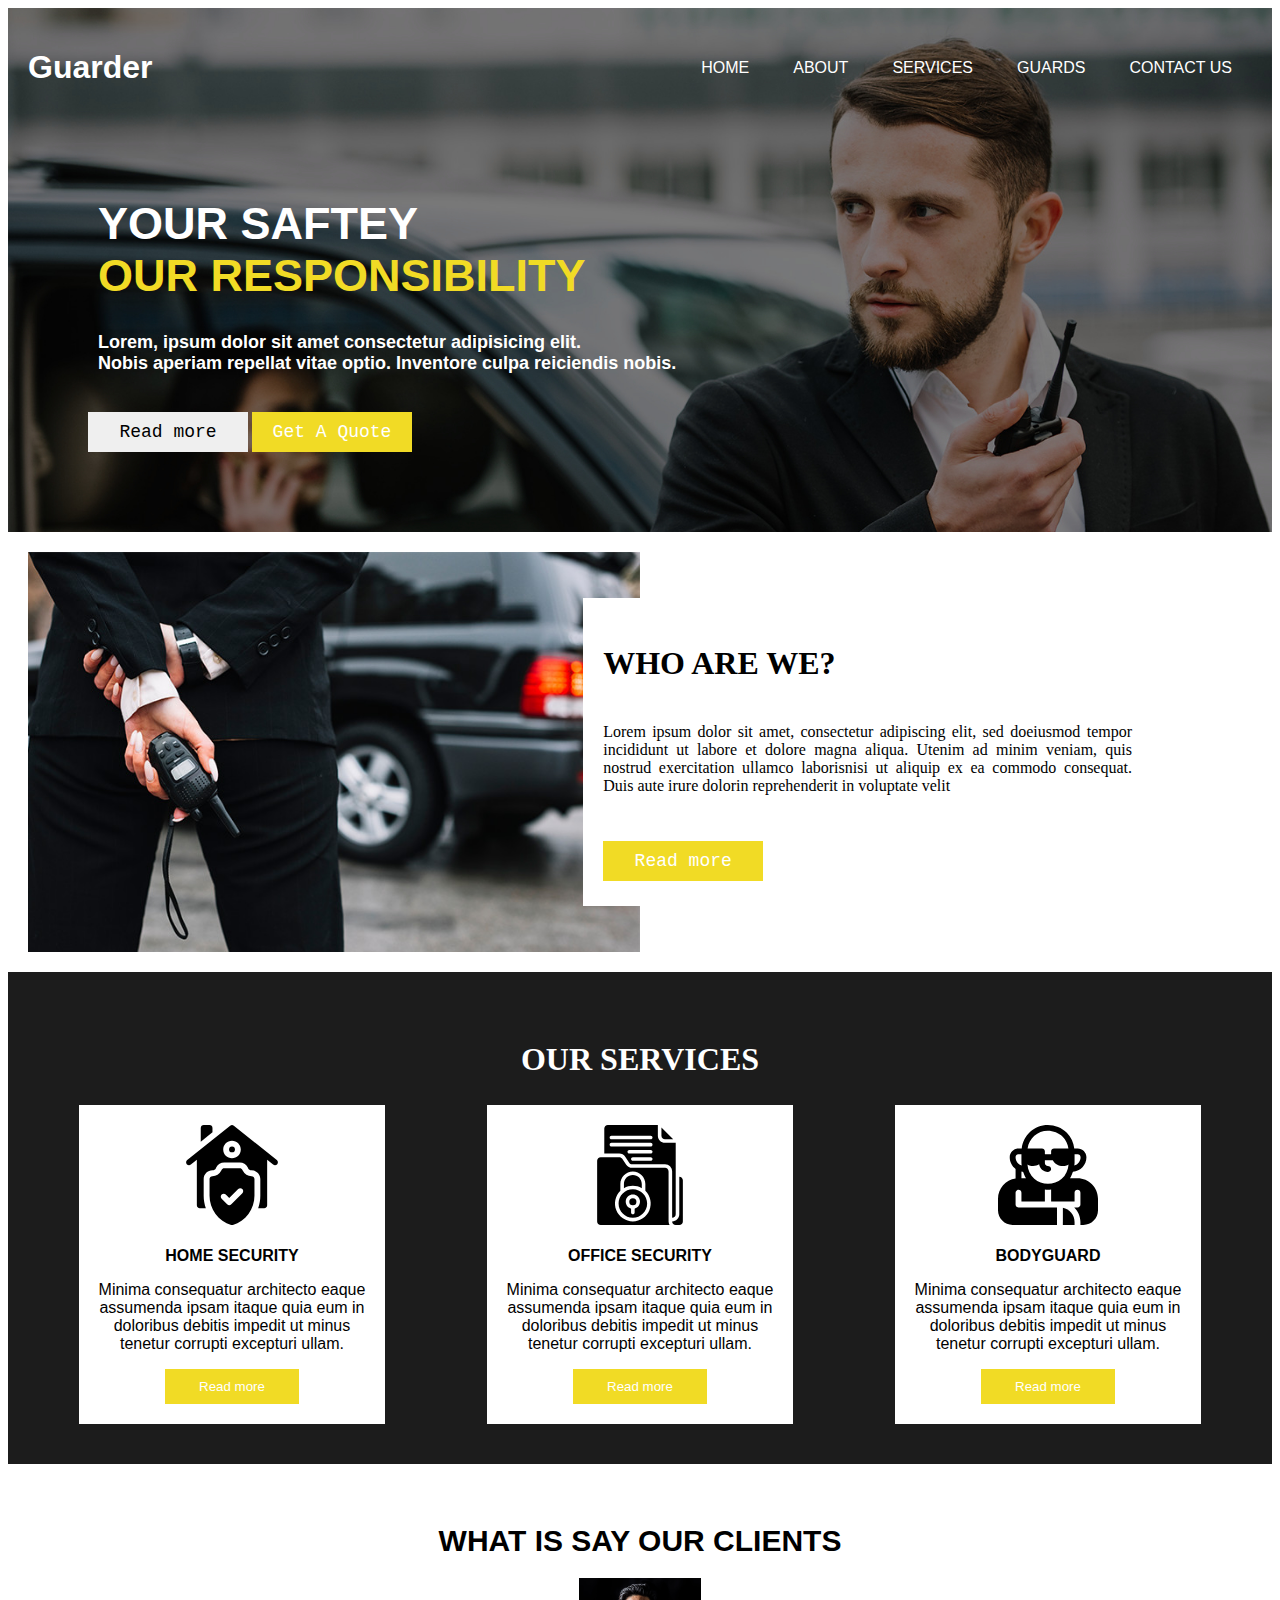
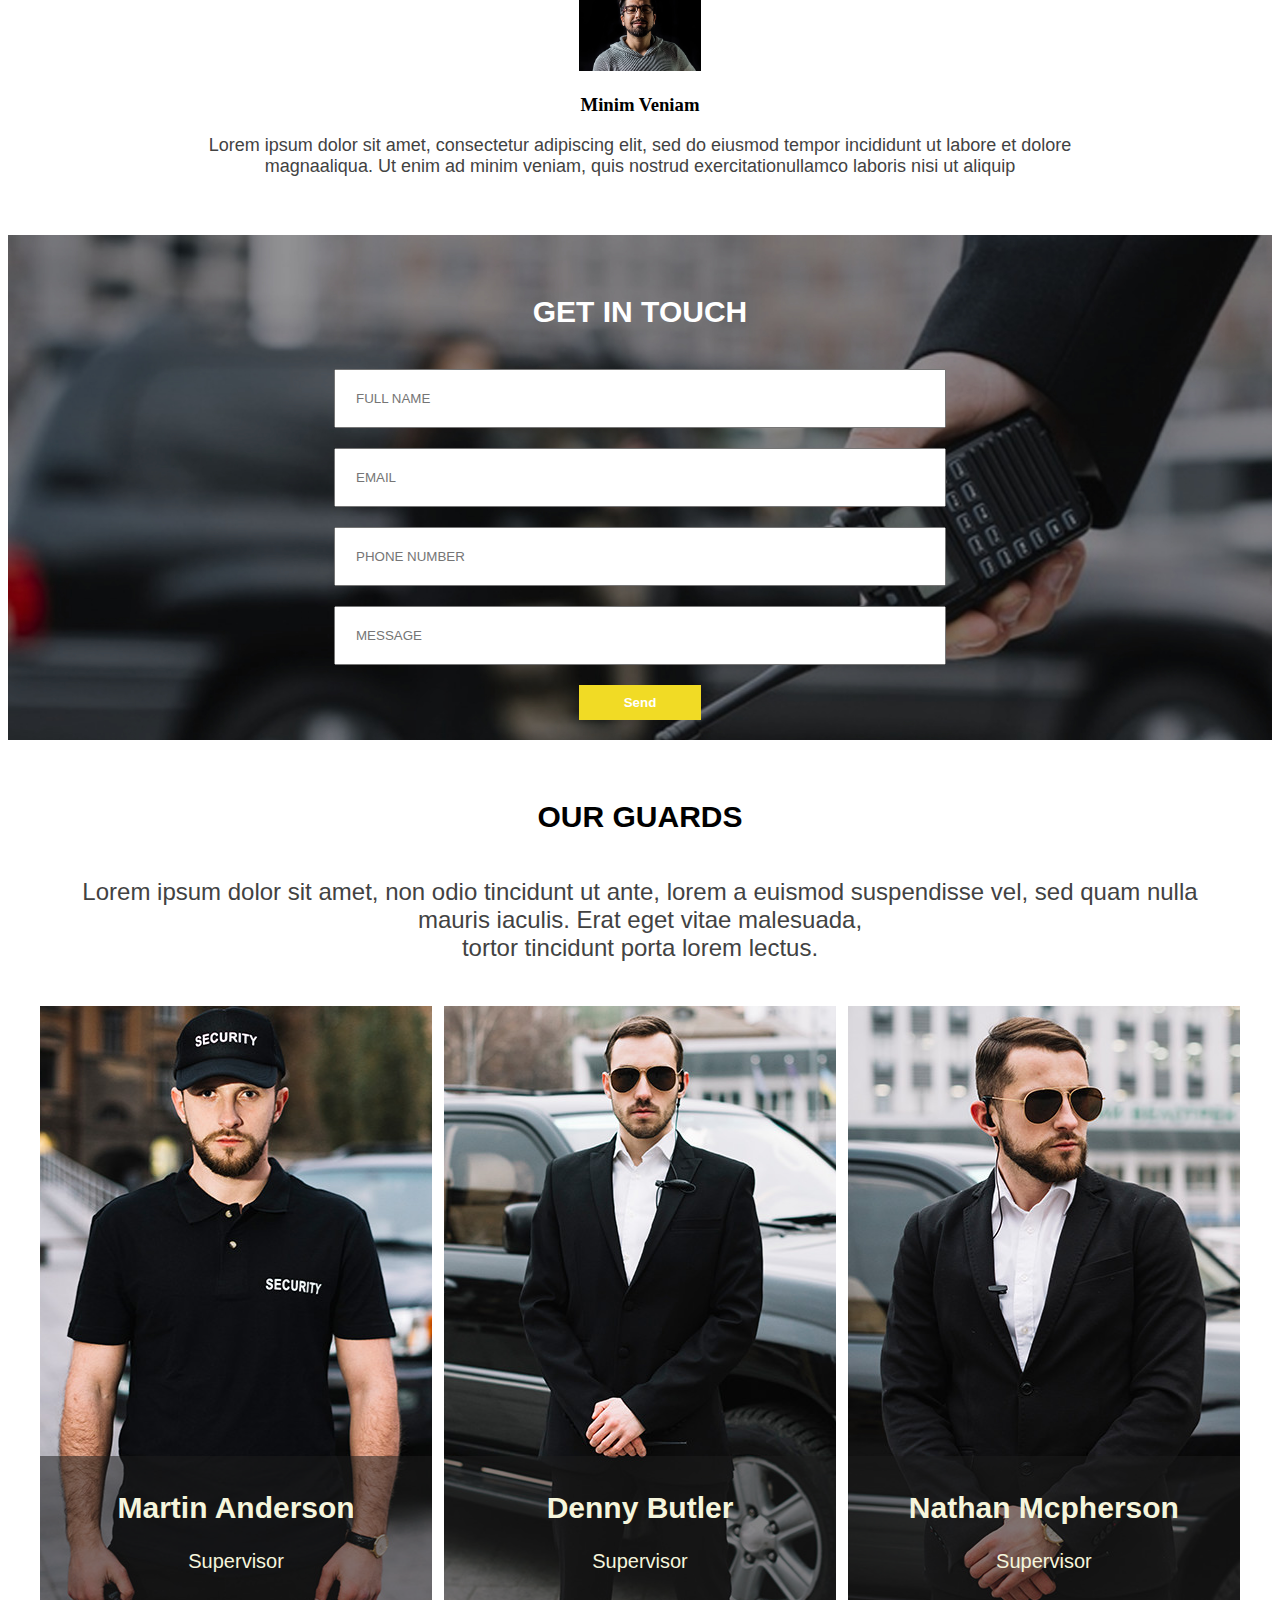
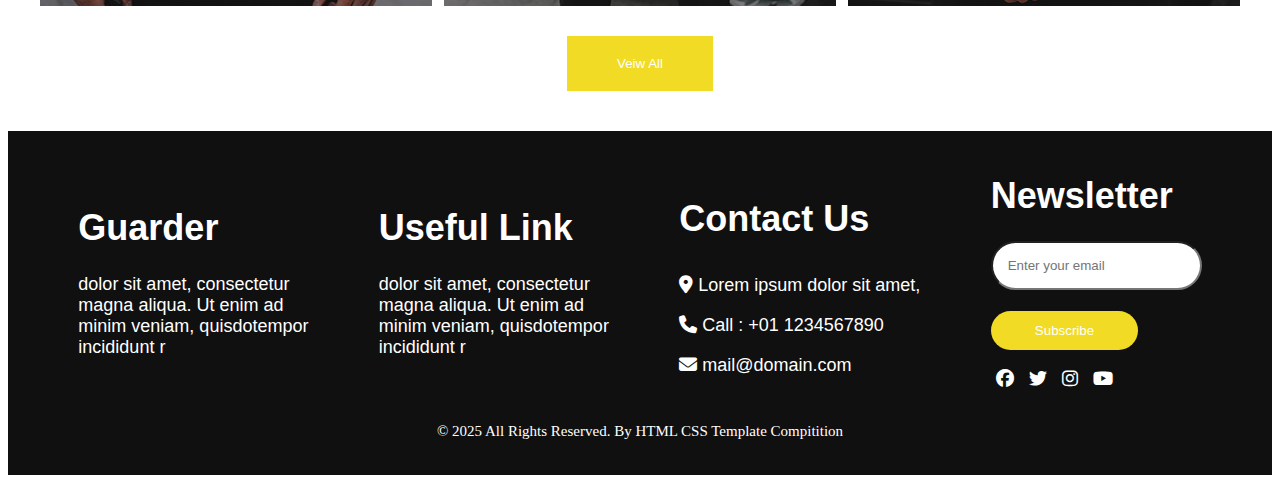
==== pract.html @ 0ab3b4a3 "Add files via upload" ====
<!DOCTYPE html>
<html lang="en">
<head>
    <meta charset="UTF-8">
    <meta name="viewport" content="width=device-width, initial-scale=1.0">
    <title>Guarder</title>
    <link rel="stylesheet" href="css/pract.css">
    <link rel="stylesheet" href="https://cdnjs.cloudflare.com/ajax/libs/font-awesome/6.7.2/css/all.min.css">
</head>
<body>
    <header>
        <nav>
            <h1>Guarder</h1>
            <ul>
                <li><a href="">HOME</a></li>
                <li><a href="">ABOUT</a></li>
                <li><a href="">SERVICES</a></li>
                <li><a href="">GUARDS</a></li>
                <li><a href="">CONTACT US</a></li>
            </ul>
        </nav>
        <div class="text">
        <h1>YOUR SAFTEY <br><span>OUR RESPONSIBILITY</span></h1>
        <p>Lorem, ipsum dolor sit amet consectetur adipisicing elit.<br> Nobis aperiam repellat vitae optio. Inventore culpa reiciendis nobis.</p>
        <button class="btn1">Read more</button>
        <button class="btn2">Get A Quote</button>
    </div>
    </header>
    <section>
        <div class="about-us">
            <div class="pic"></div>
            <div class="about"> <h1>WHO ARE WE?</h1>
            <p>Lorem ipsum dolor sit amet, consectetur adipiscing elit, sed doeiusmod tempor incididunt ut labore et dolore magna aliqua. Utenim ad minim veniam, quis nostrud exercitation ullamco laborisnisi ut aliquip ex ea commodo consequat. Duis aute irure dolorin reprehenderit in voluptate velit</p>
        <button class="btn3">Read more</button>
        </div>
    </div>
    <div class="services">
        <h1>OUR SERVICES</h1>
        <div class="main-box">
        <div class="box"><img src="images/s1.svg" alt=""><br><br>
        <b>HOME SECURITY</b>
        <p>Minima consequatur architecto eaque <br> assumenda ipsam itaque quia eum in <br> doloribus debitis impedit ut minus <br> tenetur corrupti excepturi ullam.</p>
        <button class="a">Read more</button>
        </div>
        <div class="box"><img src="images/s2.svg" alt=""><br><br>
            <b>OFFICE SECURITY</b>
            <p>Minima consequatur architecto eaque <br> assumenda ipsam itaque quia eum in <br> doloribus debitis impedit ut minus <br> tenetur corrupti excepturi ullam.</p>
            <button class="a">Read more</button>
        </div>
        <div class="box"><img src="images/s3.svg" alt=""><br><br>
            <b>BODYGUARD</b>
            <p>Minima consequatur architecto eaque <br> assumenda ipsam itaque quia eum in <br> doloribus debitis impedit ut minus <br> tenetur corrupti excepturi ullam.</p>
            <button class="a">Read more</button>
        </div>
    </div>
    </div>
    <div class="client">
        <h1>WHAT IS SAY OUR CLIENTS</h1>
        <img src="images/client.png" alt="">
        <h3>Minim Veniam</h3>
        <p>Lorem ipsum dolor sit amet, consectetur adipiscing elit, sed do eiusmod tempor incididunt ut labore et dolore <br> magnaaliqua. Ut enim ad minim veniam, quis nostrud exercitationullamco laboris nisi ut aliquip</p>
    </div>
    <div class="form">
        <h1>GET IN TOUCH</h1>
        <form action="">
            <input type="text" placeholder="FULL NAME" required>
            <input type="email" placeholder="EMAIL" required>
            <input type="tel" placeholder="PHONE NUMBER" required>
            <input type="text" placeholder="MESSAGE" required></input>
            <button class="b"><b>Send</b></button>
        </form>
    </div>
    <div class="our-guards">
        <h1>OUR GUARDS</h1>
        <p>Lorem ipsum dolor sit amet, non odio tincidunt ut ante, lorem a euismod suspendisse vel, sed quam nulla mauris iaculis. Erat eget vitae malesuada,<br> tortor tincidunt porta lorem lectus.</p>
        <div class="square-main">
            <div class="square1"><div class="name"><h2>Martin Anderson</h2><span> Supervisor</span></div></div>
            <div class="square2"><div class="name"><h2>Denny Butler</h2><span> Supervisor</span></div></div>
            <div class="square3"><div class="name"><h2>Nathan Mcpherson</h2><span> Supervisor</span></div></div>
        </div>
        <div class="btn">
            <button class="b">Veiw All</button>
        </div>
        </div>
    </section>
    <footer>
        <div class="footer">
            <div class="head">
                <h1>Guarder</h1>
                <p>dolor sit amet, consectetur <br> magna aliqua. Ut enim ad <br> minim veniam, quisdotempor <br>  incididunt r</p>
            </div>
            <div class="link"><h1>Useful Link</h1><p>dolor sit amet, consectetur <br> magna aliqua. Ut enim ad <br> minim veniam, quisdotempor <br>  incididunt r</p></div>
                <div class="contact">
                    <h1>Contact Us</h1>
                    <a href=""><i class="fa-solid fa-location-dot"></i> Lorem ipsum dolor sit amet,</a><br>
                    <a href=""><i class="fa-solid fa-phone"></i> Call : +01 1234567890</a><br>
                    <a href=""><i class="fa-solid fa-envelope"></i> mail@domain.com</a><br>
                </div>
                <div class="news">
                    <h1>Newsletter</h1>
                    <form action="">
                        <input type="email" placeholder="Enter your email" required><br><br>
                            <button>Subscribe</button>
                    </form>
                    <a href=""><i class="fa-brands fa-facebook"></i></a>
                    <a href=""><i class="fa-brands fa-twitter"></i></a>
                    <a href=""><i class="fa-brands fa-instagram"></i></a>
                    <a href=""><i class="fa-brands fa-youtube"></i></a>
                </div>
        </div>
        <div class="design">
            <p>© 2025 All Rights Reserved. By HTML CSS Template Compitition</p>
        </div>
     </footer>
</body>
</html>
---- css/pract.css ----
*{
    box-sizing: border-box;
}
header{
    margin: auto;
    padding: 20px;
    background-image: url(../images/back.jpg);
    background-size: cover;
    /* height: 600px; */
}
nav{
    display: flex;
    justify-content: space-between;
    align-items: center;
    flex-wrap: wrap
}
nav h1{
    color: white;
    font-weight: bold;
    font-family: sans-serif;
}
nav ul li{
    display: inline;
    list-style-type: none;
    padding: 20px;
}
nav ul li a{
    text-decoration: none;
    color: white;
    font-family: sans-serif;
}
.text{
    padding: 60px;
}
.text h1{
    font-size: 45px;
    color: white;
    font-family: sans-serif;
    padding-inline: 10px;

}
.text span{
    color: #F1DB25;
}
.text p{
    color: white;
    font-weight: bold;
    font-size: 18px;
    font-family: sans-serif;
    padding-inline: 10px;
}
.btn1{
    height: 40px;
    width: 160px;
    border: none;
    font-family: monospace;
    font-size: 18px;
    margin-top: 20px;
    transition: 0.5s;
}
.btn2{
    height: 40px;
    width: 160px;
    border: none;
    font-family: monospace;
    font-size: 18px;
    margin-top: 20px;
    transition: 0.5s;
}
.btn2{
    background-color:#F1DB25;
    color: white;
}
.btn1:hover{
    color: white;
    background: transparent;
    border: 1px solid white;
}
.btn2:hover{
    color: #F1DB25;
    background: transparent;
    border: 1px solid #F1DB25;
}
nav ul li a:hover{
    background-color: #1C1C1C;
    padding: 10px;
}
.about-us{
    display: flex;
    justify-content: start;
    align-items: center;
    flex-wrap: wrap;
    padding: 20px;
    position: relative;
    /* background-color: aqua; */
}
.pic{
    background-image: url(../images/about-img.jpg);
    background-size: cover;
    width: 50%;
    height: 400px;
}
.about{
    background-color: white;
    width: 45%;
    position: absolute;
    right: 120px;
    text-align: justify;
    padding-block: 15px;
    padding-inline: 10px;
}
.about h1{
    padding: 10px;
}
.about p{
    padding: 10px;
}
.btn3{
    height: 40px;
    width: 160px;
    border: none;
    font-family: monospace;
    font-size: 18px;
    margin-top: 20px;
    transition: 0.5s;
}
.btn3{
    background-color:#F1DB25;
    color: white;
    margin-left: 10px;
    margin-bottom: 10px;
}

.btn3:hover{
    color: #F1DB25;
    background: transparent;
    border: 1px solid #F1DB25;
}
.services{
    background-color: #1C1C1C;
    padding: 20px;
    padding-block: 40px;
    text-align: center;
    color: white;
}
.services h1{
    line-height: 50px;
}
.main-box{
    background-color: #1C1C1C;
    display: flex;
    justify-content: space-around;
    align-items: center;
    flex-wrap: wrap;
}
.box{
    background-color: #FFFFFF;
    color: black;
    padding: 20px;
    font-family: sans-serif;
}
.box img{
    height: 100px;
}
.box .a{
    background-color: #F1DB25;
    color: #FFFFFF;
    transition: 0.5s;
    width: 50%;
    padding: 10px;
    border: none;
}
.box .a:hover{
    background-color:white;
    color: #F1DB25;
    border: 1px solid #F1DB25;
}
.client{
    padding: 20px;
    padding-block: 40px;
    text-align: center;
}
.client h1{
    font-family: sans-serif;
    font-weight: 800;
    font-size: 30px;
}
.client img{
    width: 10%;
}
.client p{
    font-family: sans-serif;
    font-size: large;
    color: #424242;
}
.form{
    background-image: url(../images/contact.jpg);
    background-size: cover;
    margin: auto;
    padding: 20px;
    text-align: center;
}
.form h1{
    font-size: 30px;
    color: white;
    font-family: sans-serif;
    padding: 20px;
}
.form form{
    display: flex;
    justify-content: center;
    align-items: center;
    flex-direction: column;
    gap: 20px;
}
.form form input[type]{
    width: 50%;
    padding: 20px;
}
.form .b{
    background-color: #F1DB25;
    color: #FFFFFF;
    transition: 0.5s;
    width: 10%;
    padding: 10px;
    border: none;
}
.form .b:hover{
    background-color:white;
    color: #F1DB25;
    border: 1px solid #F1DB25;
}
.our-guards{
    padding: 20px;
    padding-block: 40px;
    text-align: center;
}
.our-guards h1{
    font-family: sans-serif;
    font-weight: 800;
    font-size: 30px;
}
.our-guards p{
    font-family: sans-serif;
    font-size: x-large;
    color: #424242;
    padding: 20px;
}
.square-main{
    display: flex;
    justify-content: space-evenly;
    align-items: center;
    flex-wrap: wrap;
    padding-bottom: 30px;
}
.square1{
    width: 32%;
    background-image: url(../images/t1.jpg);
    background-position: center;
    background-size: cover;
}
.square2{
    width: 32%;
    background-image: url(../images/t2.jpg);
    background-position: center;
    background-size: cover;
}
.square3{
    width: 32%;
    background-image: url(../images/t3.jpg);
    background-size: cover;
    background-position: center;
}
.name{
    color: beige;
    background-color: #1c1c1c88;
    height: 150px;
    margin-top: 450px;
    padding: 10px;
    font-family: sans-serif;
    font-size: 20px;
}
.btn .b{
    background-color: #F1DB25;
    color: #FFFFFF;
    transition: 0.5s;
    padding: 20px;
    width: 12%;
    border: none;
}
.btn .b:hover{
    background-color:white;
    color: #F1DB25;
    border: 1px solid #F1DB25;
}
footer{
    background-color: #101010;
    padding-block: 20px;
}
.footer{
    background-color: #101010;
    width: 100%;
    font-family: sans-serif;
    display: flex;
    justify-content: space-evenly;
    flex-wrap: wrap;
    color: white;
    font-size: large;
    align-items: center;
}
.contact a{
    text-align: justify;
    text-decoration: none;
    color: #FFFFFF;
    line-height: 40px;
}
.footer button{
    background-color: #F1DB25;
    color: #FFFFFF;
    transition: 0.5s;
    padding: 12px;
    width: 70%;
    border: none;
    border-radius: 25px;
}
.footer button:hover{
    background-color:white;
    color: #F1DB25;
    border: 1px solid #F1DB25;
}
.news form [type]{
    padding: 15px;
    border-radius: 25px;
}
.news .fa-brands{
    color: white;
    padding-block: 20px;
    padding-inline: 5px;
}
input{
    width: 100%;
}
.design p{
    text-align: center;
    color: #FFFFFF;
    font-size: 15px;

}
/* media start */

@media (max-width: 768px) {
    nav {
        flex-direction: column;
        text-align: center;
    }

    nav ul {
        display: flex;
        flex-direction: row;
        width: 100%;
        justify-content: center;
        text-align: center;
        flex-wrap: wrap;
    }
    .text {
        text-align: center;
    }

    .about-us {
        flex-direction: column;
    }

    .pic {
        width: 100%;
        height: 250px;
    }

    .about {
        width: 90%;
        position: static;
        text-align: center;
    }

    .main-box {
        flex-direction: column;
    }

    .box {
        /* width: 90%; */
        margin-bottom: 20px;
    }

    .client img {
        width: 30%;
    }

    .square-main {
        flex-direction: column;
    }

    .square1, .square2, .square3 {
        width: 80%;
        margin-bottom: 20px;
    }

    .footer {
        text-align: center;
        font-size: 12px;
        flex-direction: column;
    }

    .news form input {
        width: 80%;
    }

    .news .fa-brands {
        font-size: 18px;
    }
}

/* Mobile (480px) */
@media (max-width: 480px) {
    .text h1 {
        font-size: 22px;
    }

    .text p {
        font-size: 16px;
    }

    .btn1, .btn2 {
        width: 100%;
    }

    .about {
        padding: 10px;
    }

    .client img {
        width: 50%;
    }

    .square1, .square2, .square3 {
        width: 100%;
    }

    .form form input {
        width: 100%;
    }

    .form .b {
        width: 50%;
    }

    .footer {
        font-size: 10px;
    }

    .design p {
        font-size: 10px;
    }
}
/* Extra Small (320px) */
@media (max-width: 320px) {
    nav h1 {
        font-size: 18px;
    }

    .text h1 {
        font-size: 18px;
    }

    .text p {
        font-size: 14px;
    }

    .btn1, .btn2 {
        width: 100%;
        font-size: 14px;
    }

    .about {
        width: 100%;
        padding: 5px;
    }

    .client img {
        width: 60%;
    }

    .square1, .square2, .square3 {
        width: 100%;
    }

    .form form input {
        width: 100%;
        padding: 15px;
    }

    .form .b {
        width: 60%;
    }

    .footer {
        font-size: 8px;
    }

    .design p {
        font-size: 8px;
    }
}
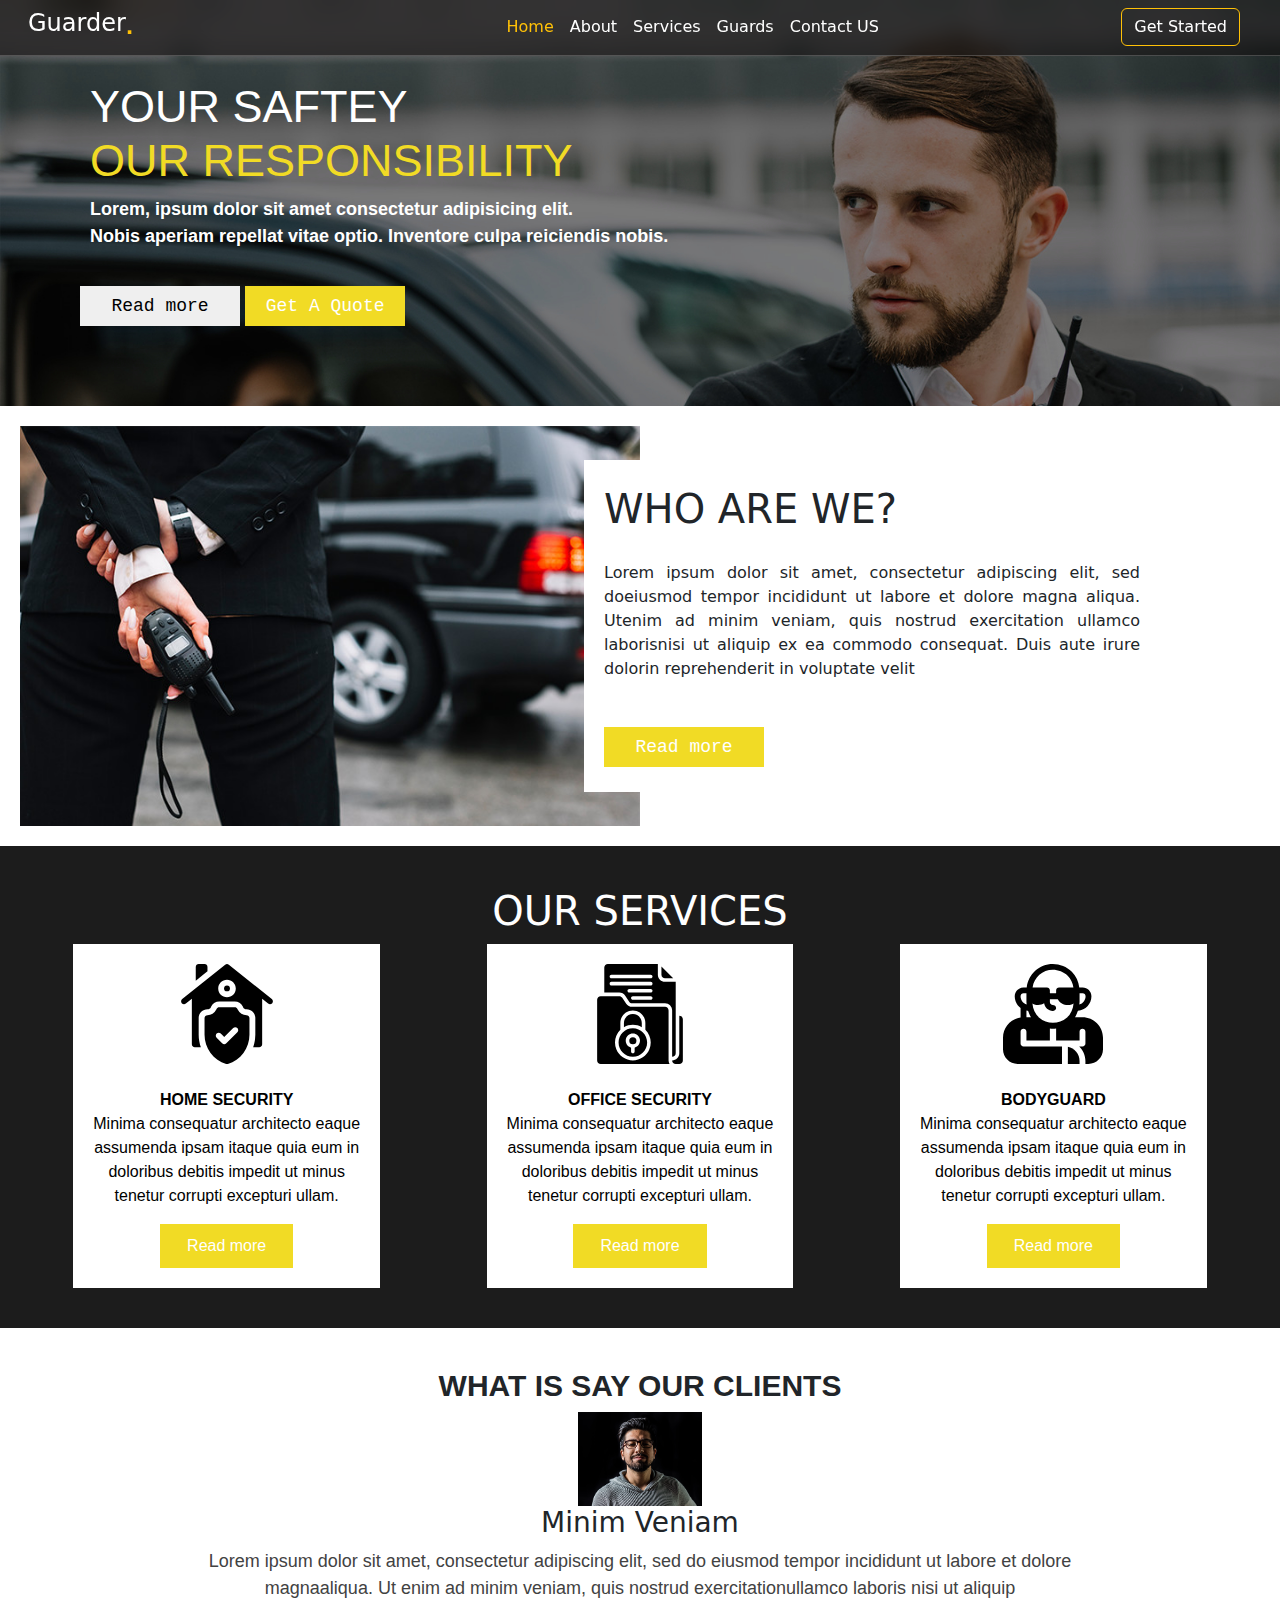
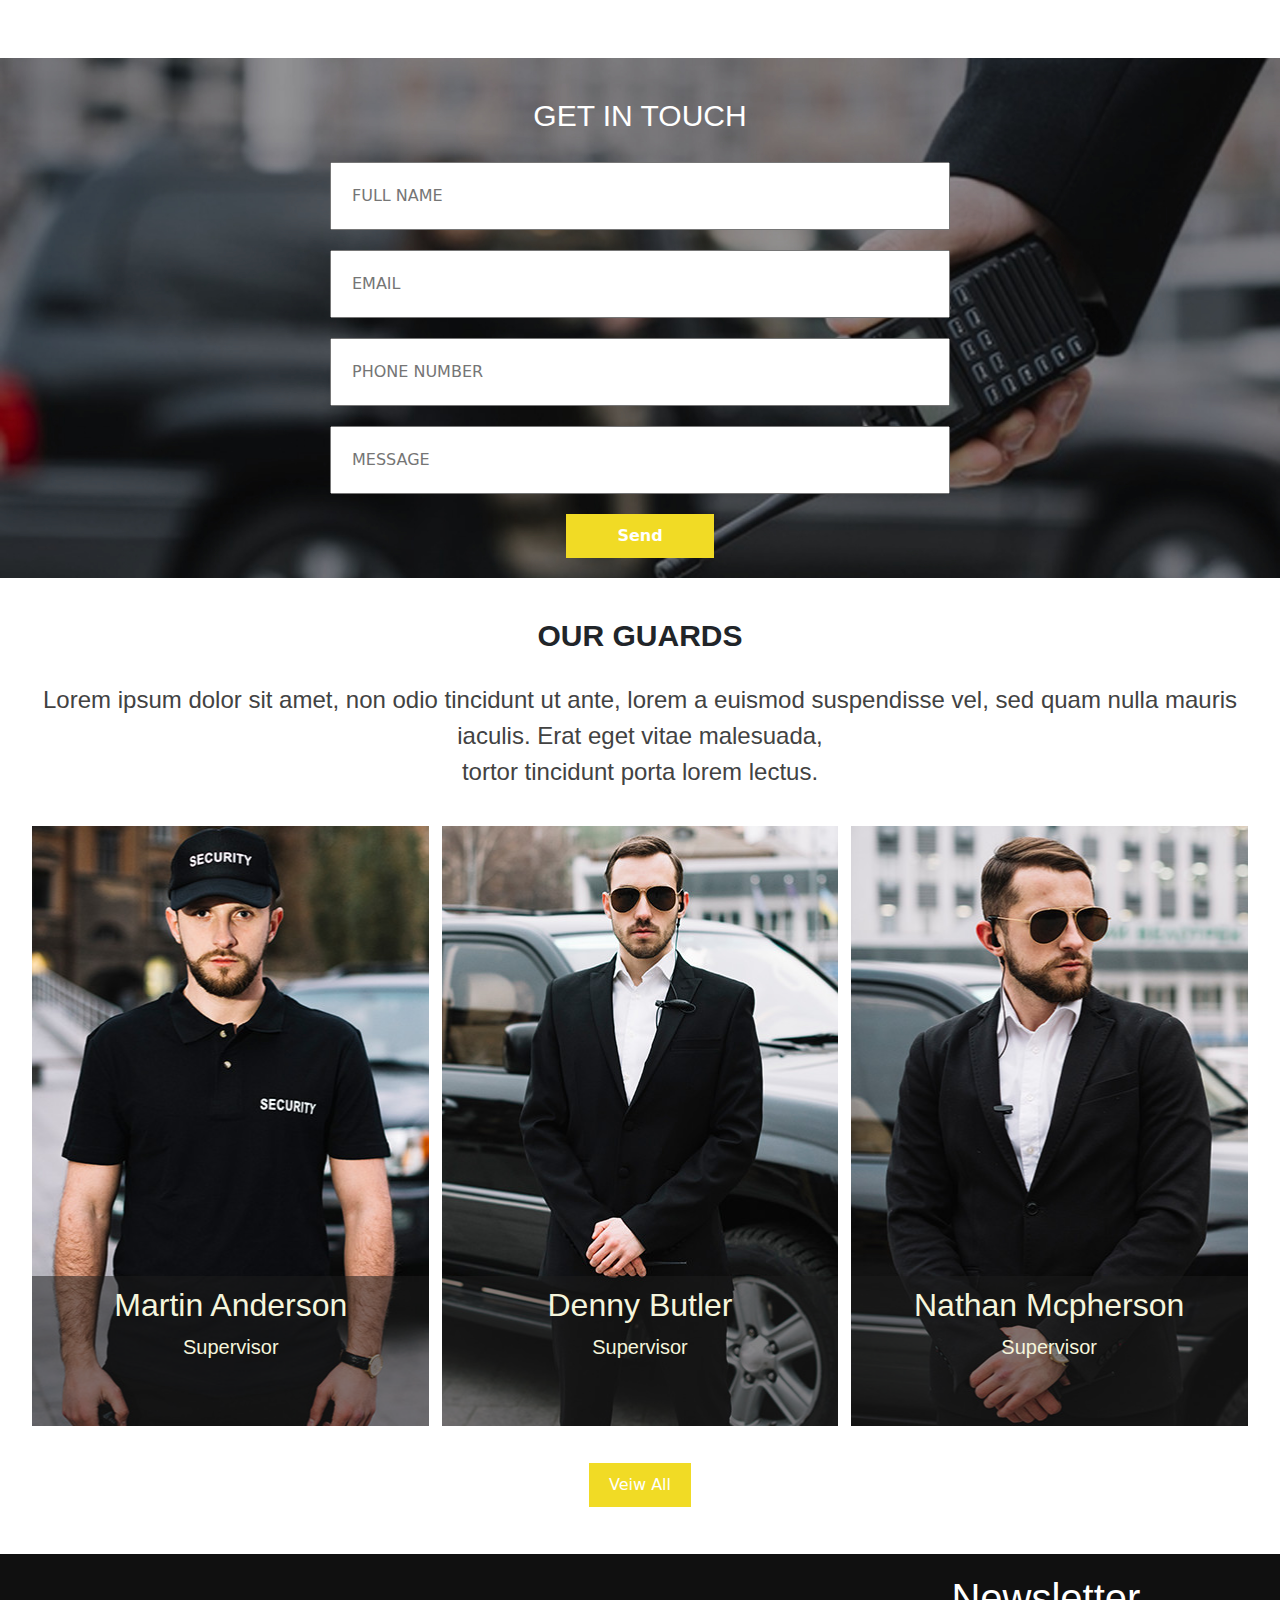
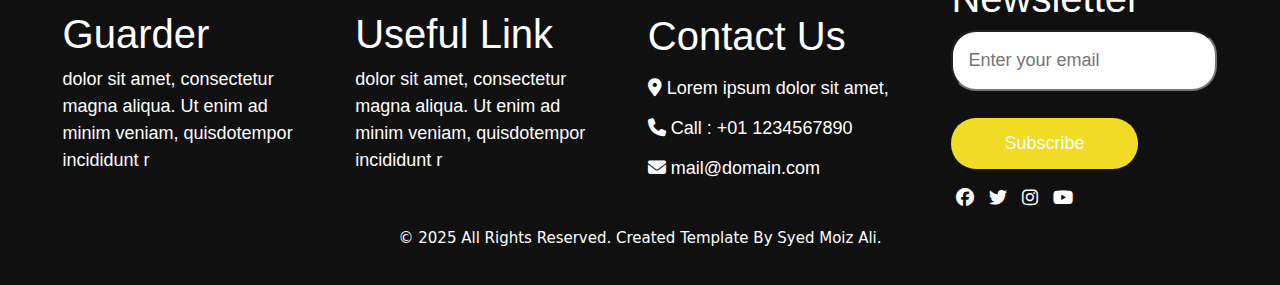
==== commit d6ae7300: "update" ====
--- a/pract.html
+++ b/pract.html
@@ -4,12 +4,32 @@
     <meta charset="UTF-8">
     <meta name="viewport" content="width=device-width, initial-scale=1.0">
     <title>Guarder</title>
+    <link href="https://cdn.jsdelivr.net/npm/bootstrap@5.3.3/dist/css/bootstrap.min.css" rel="stylesheet" integrity="sha384-QWTKZyjpPEjISv5WaRU9OFeRpok6YctnYmDr5pNlyT2bRjXh0JMhjY6hW+ALEwIH" crossorigin="anonymous">
     <link rel="stylesheet" href="css/pract.css">
     <link rel="stylesheet" href="https://cdnjs.cloudflare.com/ajax/libs/font-awesome/6.7.2/css/all.min.css">
 </head>
 <body>
+    <nav class="navbar navbar-dark bg-transparent navbar-expand-lg px-3 py-1 fixed-top">
+        <div class="container-fluid position-relative d-flex justify-content-between align-items-center">
+            <a class="navbar-brand text-white fw-bold d-flex align-items-center me-auto me-lg-0" href="#"><h4>Guarder</h4><span class="text-warning">.</span></a>
+            <button class="btn btn-outline-warning text-white d-lg-none d-block" type="button" onclick="location.href='#get'">Get Started</button>
+            <button class="navbar-toggler border-0 text-white" type="button" data-bs-toggle="collapse" data-bs-target="#navbarNavDropdown" aria-controls="navbarNavDropdown" aria-expanded="false" aria-label="Toggle navigation">
+                <span class="navbar-toggler-icon"></span>
+            </button>
+            <div class="collapse navbar-collapse justify-content-center" id="navbarNavDropdown">
+                <ul class="navbar-nav">
+                    <li class="nav-item"><a class="nav-link text-warning" href="#home">Home</a></li>
+                    <li class="nav-item"><a class="nav-link text-white" href="#About">About</a></li>
+                    <li class="nav-item"><a class="nav-link text-white" href="#services">Services</a></li>
+                    <li class="nav-item"><a class="nav-link text-white" href="#Guards">Guards</a></li>
+                    <li class="nav-item"><a class="nav-link text-white" href="#Contact">Contact US</a></li>
+                </ul>
+            </div>
+            <button class="btn btn-outline-warning text-white  d-lg-block d-none position-absolute end-0 me-4" type="button" onclick="location.href='#get'">Get Started</button>
+        </div>
+    </nav>
     <header>
-        <nav>
+        <!-- <nav>
             <h1>Guarder</h1>
             <ul>
                 <li><a href="">HOME</a></li>
@@ -18,8 +38,8 @@
                 <li><a href="">GUARDS</a></li>
                 <li><a href="">CONTACT US</a></li>
             </ul>
-        </nav>
-        <div class="text">
+        </nav> -->
+        <div class="text" id="home">
         <h1>YOUR SAFTEY <br><span>OUR RESPONSIBILITY</span></h1>
         <p>Lorem, ipsum dolor sit amet consectetur adipisicing elit.<br> Nobis aperiam repellat vitae optio. Inventore culpa reiciendis nobis.</p>
         <button class="btn1">Read more</button>
@@ -27,14 +47,14 @@
     </div>
     </header>
     <section>
-        <div class="about-us">
+        <div class="about-us" id="About">
             <div class="pic"></div>
             <div class="about"> <h1>WHO ARE WE?</h1>
             <p>Lorem ipsum dolor sit amet, consectetur adipiscing elit, sed doeiusmod tempor incididunt ut labore et dolore magna aliqua. Utenim ad minim veniam, quis nostrud exercitation ullamco laborisnisi ut aliquip ex ea commodo consequat. Duis aute irure dolorin reprehenderit in voluptate velit</p>
         <button class="btn3">Read more</button>
         </div>
     </div>
-    <div class="services">
+    <div class="services" id="services">
         <h1>OUR SERVICES</h1>
         <div class="main-box">
         <div class="box"><img src="images/s1.svg" alt=""><br><br>
@@ -60,7 +80,7 @@
         <h3>Minim Veniam</h3>
         <p>Lorem ipsum dolor sit amet, consectetur adipiscing elit, sed do eiusmod tempor incididunt ut labore et dolore <br> magnaaliqua. Ut enim ad minim veniam, quis nostrud exercitationullamco laboris nisi ut aliquip</p>
     </div>
-    <div class="form">
+    <div class="form" id="get">
         <h1>GET IN TOUCH</h1>
         <form action="">
             <input type="text" placeholder="FULL NAME" required>
@@ -70,7 +90,7 @@
             <button class="b"><b>Send</b></button>
         </form>
     </div>
-    <div class="our-guards">
+    <div class="our-guards" id="Guards">
         <h1>OUR GUARDS</h1>
         <p>Lorem ipsum dolor sit amet, non odio tincidunt ut ante, lorem a euismod suspendisse vel, sed quam nulla mauris iaculis. Erat eget vitae malesuada,<br> tortor tincidunt porta lorem lectus.</p>
         <div class="square-main">
@@ -84,7 +104,7 @@
         </div>
     </section>
     <footer>
-        <div class="footer">
+        <div class="footer" id="Contact">
             <div class="head">
                 <h1>Guarder</h1>
                 <p>dolor sit amet, consectetur <br> magna aliqua. Ut enim ad <br> minim veniam, quisdotempor <br>  incididunt r</p>
@@ -109,8 +129,9 @@
                 </div>
         </div>
         <div class="design">
-            <p>© 2025 All Rights Reserved. By HTML CSS Template Compitition</p>
+            <p>© 2025 All Rights Reserved. Created Template By Syed Moiz Ali.</p>
         </div>
      </footer>
+     <script src="https://cdn.jsdelivr.net/npm/bootstrap@5.3.3/dist/js/bootstrap.bundle.min.js" integrity="sha384-YvpcrYf0tY3lHB60NNkmXc5s9fDVZLESaAA55NDzOxhy9GkcIdslK1eN7N6jIeHz" crossorigin="anonymous"></script>
 </body>
 </html>--- a/css/pract.css
+++ b/css/pract.css
@@ -8,7 +8,13 @@
     background-size: cover;
     /* height: 600px; */
 }
-nav{
+.bg-transparent {
+    background: rgba(14, 13, 13, 0.63) !important; 
+    backdrop-filter: blur(10px); 
+    -webkit-backdrop-filter: blur(10px);
+    border-bottom: 1px solid rgba(255, 255, 255, 0.2);
+}
+/* nav{
     display: flex;
     justify-content: space-between;
     align-items: center;
@@ -28,7 +34,7 @@
     text-decoration: none;
     color: white;
     font-family: sans-serif;
-}
+} */
 .text{
     padding: 60px;
 }
@@ -81,9 +87,12 @@
     background: transparent;
     border: 1px solid #F1DB25;
 }
-nav ul li a:hover{
+/* nav ul li a:hover{
     background-color: #1C1C1C;
     padding: 10px;
+} */
+.navbar-nav li a:hover{
+    color: #FFC107 !important;
 }
 .about-us{
     display: flex;
@@ -221,7 +230,7 @@
     background-color: #F1DB25;
     color: #FFFFFF;
     transition: 0.5s;
-    width: 10%;
+    width: 12%;
     padding: 10px;
     border: none;
 }
@@ -284,8 +293,7 @@
     background-color: #F1DB25;
     color: #FFFFFF;
     transition: 0.5s;
-    padding: 20px;
-    width: 12%;
+    padding: 10px 20px;
     border: none;
 }
 .btn .b:hover{
@@ -449,7 +457,7 @@
     }
 
     .form .b {
-        width: 50%;
+        width: 30%;
     }
 
     .footer {
@@ -498,7 +506,7 @@
     }
 
     .form .b {
-        width: 60%;
+        width: 30%;
     }
 
     .footer {
